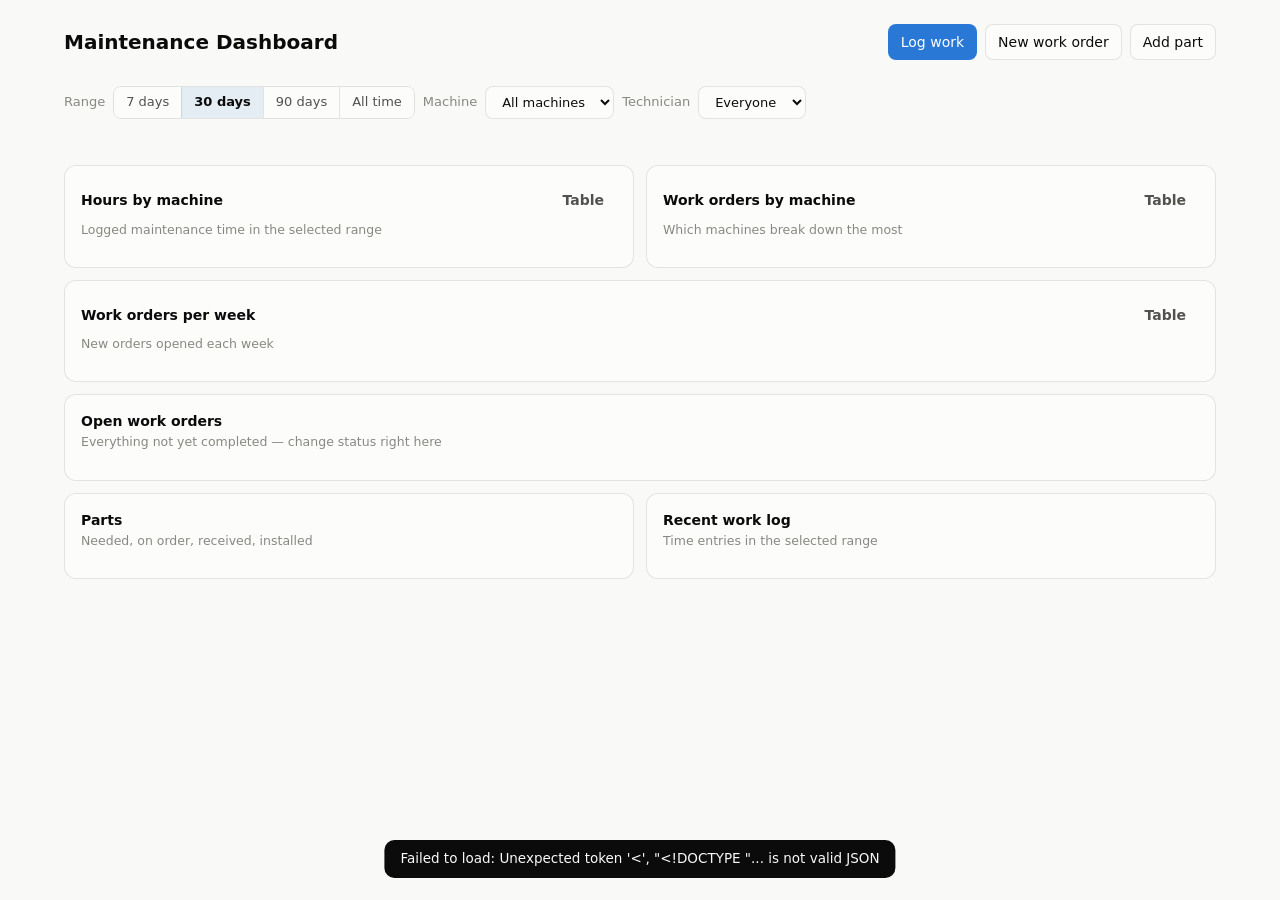
==== public/index.html @ 93f6b7f3 "Add maintenance dashboard: work orders, notes/email ingestion, machine analytics Zero-dependency Nod" ====
<!DOCTYPE html>
<html lang="en">
<head>
<meta charset="utf-8">
<meta name="viewport" content="width=device-width, initial-scale=1">
<title>Maintenance Dashboard</title>
<link rel="stylesheet" href="style.css">
</head>
<body>
<div class="wrap">

  <header class="top">
    <h1>Maintenance Dashboard</h1>
    <span class="sub" id="sub-line"></span>
    <div class="actions">
      <button id="btn-log-work" class="primary">Log work</button>
      <button id="btn-new-order">New work order</button>
      <button id="btn-add-part">Add part</button>
    </div>
  </header>

  <!-- One filter row scopes everything below it -->
  <div class="filters">
    <span class="label">Range</span>
    <div class="seg" id="range-seg">
      <button data-days="7">7 days</button>
      <button data-days="30" class="on">30 days</button>
      <button data-days="90">90 days</button>
      <button data-days="">All time</button>
    </div>
    <span class="label">Machine</span>
    <select id="f-machine"><option value="">All machines</option></select>
    <span class="label">Technician</span>
    <select id="f-tech"><option value="">Everyone</option></select>
  </div>

  <div class="kpis" id="kpis"></div>

  <div class="flags" id="flags"></div>

  <div class="grid2">
    <div class="card" id="card-hours">
      <h2>Hours by machine
        <span class="spacer"></span>
        <button class="ghost btn-table" data-card="card-hours">Table</button>
      </h2>
      <p class="desc">Logged maintenance time in the selected range</p>
      <div class="chart" id="chart-hours"></div>
      <div class="chart-table table-scroll" id="table-hours"></div>
    </div>
    <div class="card" id="card-breakdowns">
      <h2>Work orders by machine
        <span class="spacer"></span>
        <button class="ghost btn-table" data-card="card-breakdowns">Table</button>
      </h2>
      <p class="desc">Which machines break down the most</p>
      <div class="chart" id="chart-breakdowns"></div>
      <div class="chart-table table-scroll" id="table-breakdowns"></div>
    </div>
  </div>

  <div class="card" id="card-trend" style="margin-bottom:12px">
    <h2>Work orders per week
      <span class="spacer"></span>
      <button class="ghost btn-table" data-card="card-trend">Table</button>
    </h2>
    <p class="desc">New orders opened each week</p>
    <div class="chart" id="chart-trend"></div>
    <div class="chart-table table-scroll" id="table-trend"></div>
  </div>

  <div class="card" style="margin-bottom:12px">
    <h2>Open work orders</h2>
    <p class="desc">Everything not yet completed — change status right here</p>
    <div class="table-scroll" id="orders-table"></div>
  </div>

  <div class="grid2">
    <div class="card">
      <h2>Parts</h2>
      <p class="desc">Needed, on order, received, installed</p>
      <div class="table-scroll" id="parts-table"></div>
    </div>
    <div class="card">
      <h2>Recent work log</h2>
      <p class="desc">Time entries in the selected range</p>
      <div class="table-scroll" id="logs-table"></div>
    </div>
  </div>

</div>

<!-- Log work modal: paste notes -> preview -> confirm -->
<div class="modal-back" id="modal-log">
  <div class="modal">
    <h3>Log work from notes</h3>
    <p class="desc">Paste your chat notes. The parser pulls out the machine, time spent,
      parts used and parts needed — check the preview and fix anything before saving.</p>
    <label class="fld">Notes
      <textarea id="log-text" placeholder="Example: Spent 2 hrs on CNC 3, replaced the spindle belt. Still need to order a coolant pump. Back up and running."></textarea>
    </label>
    <label class="fld">Technician <input id="log-tech" placeholder="Your name"></label>
    <label class="fld">Date <input type="date" id="log-date"></label>
    <div class="row-end">
      <button id="log-preview-btn">Preview</button>
    </div>
    <div id="log-preview"></div>
    <div class="row-end">
      <button class="ghost" data-close>Cancel</button>
      <button class="primary" id="log-save-btn" disabled>Save entry</button>
    </div>
  </div>
</div>

<!-- New order modal: manual or paste an email -->
<div class="modal-back" id="modal-order">
  <div class="modal">
    <h3>New work order</h3>
    <div class="tabs">
      <button id="tab-manual" class="on">Manual</button>
      <button id="tab-email">Paste email</button>
    </div>
    <div id="order-manual">
      <label class="fld">Title <input id="wo-title" placeholder="What's wrong"></label>
      <label class="fld">Machine <input id="wo-machine" list="machine-list" placeholder="e.g. CNC 3"></label>
      <label class="fld">Order # (from Plex, optional) <input id="wo-number"></label>
      <label class="fld">Priority
        <select id="wo-priority">
          <option>low</option><option selected>medium</option><option>high</option><option>urgent</option>
        </select>
      </label>
      <label class="fld">Description <textarea id="wo-desc" style="min-height:70px"></textarea></label>
    </div>
    <div id="order-email" style="display:none">
      <p class="desc">Paste the subject and body of a Plex work-order email — the parser
        pulls out the order number, machine and priority. (Set up auto-forwarding later
        so this happens without pasting: see the README.)</p>
      <label class="fld">Subject <input id="em-subject"></label>
      <label class="fld">Body <textarea id="em-body"></textarea></label>
    </div>
    <div class="row-end">
      <button class="ghost" data-close>Cancel</button>
      <button class="primary" id="order-save-btn">Create order</button>
    </div>
  </div>
</div>

<!-- Add part modal -->
<div class="modal-back" id="modal-part">
  <div class="modal">
    <h3>Add part</h3>
    <label class="fld">Part name <input id="pt-name" placeholder="e.g. spindle belt"></label>
    <label class="fld">Part # (optional) <input id="pt-number"></label>
    <label class="fld">Quantity <input type="number" id="pt-qty" value="1" min="1"></label>
    <label class="fld">Machine <input id="pt-machine" list="machine-list"></label>
    <label class="fld">Status
      <select id="pt-status">
        <option selected>needed</option><option>ordered</option><option>received</option><option>installed</option>
      </select>
    </label>
    <div class="row-end">
      <button class="ghost" data-close>Cancel</button>
      <button class="primary" id="part-save-btn">Add part</button>
    </div>
  </div>
</div>

<datalist id="machine-list"></datalist>
<div class="toast" id="toast"></div>

<script src="app.js"></script>
</body>
</html>
---- public/style.css ----
/* Maintenance dashboard chrome.
   Tokens follow the reference dataviz palette; dark mode swaps in one place. */

:root {
  --page: #f9f9f7;
  --surface-1: #fcfcfb;
  --text-primary: #0b0b0b;
  --text-secondary: #52514e;
  --text-muted: #898781;
  --grid: #e1e0d9;
  --baseline: #c3c2b7;
  --border: rgba(11, 11, 11, 0.10);
  --series-1: #2a78d6;
  --series-1-soft: rgba(42, 120, 214, 0.10);
  --status-good: #0ca30c;
  --status-warning: #fab219;
  --status-serious: #ec835a;
  --status-critical: #d03b3b;
  --good-text: #006300;
  --wash: rgba(11, 11, 11, 0.04);
}

@media (prefers-color-scheme: dark) {
  :root {
    --page: #0d0d0d;
    --surface-1: #1a1a19;
    --text-primary: #ffffff;
    --text-secondary: #c3c2b7;
    --text-muted: #898781;
    --grid: #2c2c2a;
    --baseline: #383835;
    --border: rgba(255, 255, 255, 0.10);
    --series-1: #3987e5;
    --series-1-soft: rgba(57, 135, 229, 0.12);
    --good-text: #0ca30c;
    --wash: rgba(255, 255, 255, 0.06);
  }
}

* { box-sizing: border-box; }

body {
  margin: 0;
  background: var(--page);
  color: var(--text-primary);
  font: 14px/1.45 system-ui, -apple-system, "Segoe UI", sans-serif;
}

.wrap { max-width: 1200px; margin: 0 auto; padding: 20px 24px 64px; }

/* ------------------------------------------------------------- header */
header.top {
  display: flex; align-items: center; gap: 12px; flex-wrap: wrap;
  padding: 4px 0 16px;
}
header.top h1 { font-size: 20px; font-weight: 650; margin: 0; }
header.top .sub { color: var(--text-muted); font-size: 13px; }
header.top .actions { margin-left: auto; display: flex; gap: 8px; }

button, select, input, textarea {
  font: inherit; color: var(--text-primary);
  background: var(--surface-1);
  border: 1px solid var(--border);
  border-radius: 8px;
  padding: 7px 12px;
}
button { cursor: pointer; }
button:hover { background: var(--wash); }
button.primary {
  background: var(--series-1); color: #fff; border-color: transparent;
}
button.primary:hover { filter: brightness(1.08); }
button.ghost { background: transparent; border-color: transparent; color: var(--text-secondary); }
button.ghost:hover { background: var(--wash); }
textarea { width: 100%; resize: vertical; min-height: 110px; }
label.fld { display: block; margin: 10px 0 0; font-size: 13px; color: var(--text-secondary); }
label.fld input, label.fld select, label.fld textarea { display: block; width: 100%; margin-top: 4px; }

/* --------------------------------------------------------- filter row */
.filters {
  display: flex; align-items: center; gap: 8px; flex-wrap: wrap;
  padding: 10px 0 18px;
}
.filters .seg { display: flex; border: 1px solid var(--border); border-radius: 8px; overflow: hidden; }
.filters .seg button {
  border: 0; border-radius: 0; padding: 6px 12px; background: var(--surface-1);
  color: var(--text-secondary); font-size: 13px;
}
.filters .seg button + button { border-left: 1px solid var(--border); }
.filters .seg button.on {
  background: var(--series-1-soft); color: var(--text-primary); font-weight: 600;
}
.filters select { font-size: 13px; }
.filters .label { color: var(--text-muted); font-size: 13px; }

/* ------------------------------------------------------------ KPI row */
.kpis {
  display: grid; grid-template-columns: repeat(auto-fit, minmax(180px, 1fr));
  gap: 12px; margin-bottom: 12px;
}
.tile {
  background: var(--surface-1); border: 1px solid var(--border);
  border-radius: 12px; padding: 14px 16px;
}
.tile .label { font-size: 13px; color: var(--text-secondary); }
.tile .value { font-size: 32px; font-weight: 600; margin-top: 2px; }
.tile .hint { font-size: 12px; color: var(--text-muted); margin-top: 2px; }
.tile .hint.good { color: var(--good-text); }

/* -------------------------------------------------------------- flags */
.flags { display: flex; flex-direction: column; gap: 8px; margin: 4px 0 16px; }
.flag {
  display: flex; align-items: center; gap: 10px;
  background: var(--surface-1); border: 1px solid var(--border);
  border-radius: 10px; padding: 9px 14px; font-size: 13.5px;
}
.flag .sev {
  display: inline-flex; align-items: center; gap: 6px;
  font-weight: 650; font-size: 12px; text-transform: uppercase; letter-spacing: .03em;
  flex: none;
}
.flag .dot { width: 9px; height: 9px; border-radius: 50%; flex: none; }
.flag.warning .dot { background: var(--status-warning); }
.flag.serious .dot { background: var(--status-serious); }
.flag.critical .dot { background: var(--status-critical); }
.flag .msg { color: var(--text-secondary); }

/* -------------------------------------------------------------- cards */
.grid2 { display: grid; grid-template-columns: 1fr 1fr; gap: 12px; margin-bottom: 12px; }
@media (max-width: 860px) { .grid2 { grid-template-columns: 1fr; } }
.card {
  background: var(--surface-1); border: 1px solid var(--border);
  border-radius: 12px; padding: 16px;
  min-width: 0;
}
.card h2 {
  font-size: 14px; font-weight: 650; margin: 0 0 2px;
  display: flex; align-items: center; gap: 8px;
}
.card h2 .spacer { flex: 1; }
.card .desc { font-size: 12.5px; color: var(--text-muted); margin: 0 0 12px; }
.card.refetching .chart { opacity: 0.55; transition: opacity .15s; }

/* -------------------------------------------------------------- chart */
.chart { position: relative; }
.chart svg { display: block; width: 100%; height: auto; }
.chart .axis text, .chart text.tick { fill: var(--text-muted); font-size: 11px; }
.chart text.dlabel { fill: var(--text-secondary); font-size: 11px; }
.chart .bar-hit { fill: transparent; cursor: default; }

.tooltip {
  position: absolute; pointer-events: none; z-index: 5;
  background: var(--surface-1); border: 1px solid var(--border);
  border-radius: 8px; padding: 7px 10px; font-size: 12.5px;
  box-shadow: 0 4px 14px rgba(0,0,0,.12);
  min-width: 110px; display: none;
}
.tooltip .t-title { color: var(--text-muted); font-size: 11.5px; margin-bottom: 3px; }
.tooltip .t-row { display: flex; align-items: center; gap: 7px; }
.tooltip .t-key { width: 12px; height: 0; border-top: 3px solid var(--series-1); border-radius: 2px; flex: none; }
.tooltip .t-val { font-weight: 650; }
.tooltip .t-name { color: var(--text-secondary); }

/* chart table-view twin */
.chart-table { display: none; }
.card.show-table .chart { display: none; }
.card.show-table .chart-table { display: block; }

/* -------------------------------------------------------------- table */
table.data { width: 100%; border-collapse: collapse; font-size: 13px; }
table.data th {
  text-align: left; font-weight: 600; color: var(--text-muted); font-size: 12px;
  padding: 6px 10px 6px 0; border-bottom: 1px solid var(--grid);
}
table.data td {
  padding: 8px 10px 8px 0; border-bottom: 1px solid var(--grid);
  vertical-align: top;
}
table.data td.num, table.data th.num { text-align: right; font-variant-numeric: tabular-nums; }
table.data tr:last-child td { border-bottom: 0; }
.table-scroll { overflow-x: auto; }

.badge {
  display: inline-flex; align-items: center; gap: 5px;
  font-size: 11.5px; font-weight: 600; border-radius: 999px; padding: 2px 9px;
  border: 1px solid var(--border); color: var(--text-secondary); white-space: nowrap;
}
.badge .dot { width: 7px; height: 7px; border-radius: 50%; }
.badge.open .dot { background: var(--series-1); }
.badge.in_progress .dot { background: var(--status-warning); }
.badge.waiting_parts .dot { background: var(--status-serious); }
.badge.completed .dot { background: var(--status-good); }
.badge.needed .dot { background: var(--status-serious); }
.badge.ordered .dot { background: var(--status-warning); }
.badge.received .dot { background: var(--series-1); }
.badge.installed .dot { background: var(--status-good); }
.badge.urgent { color: var(--status-critical); border-color: var(--status-critical); }
.badge.high .dot { background: var(--status-serious); }
.badge.urgent .dot { background: var(--status-critical); }
.badge.medium .dot { background: var(--status-warning); }
.badge.low .dot { background: var(--baseline); }

td select.inline { padding: 3px 6px; font-size: 12.5px; border-radius: 6px; }

/* -------------------------------------------------------------- modal */
.modal-back {
  position: fixed; inset: 0; background: rgba(0,0,0,.35);
  display: none; align-items: flex-start; justify-content: center; z-index: 20;
  padding: 6vh 16px;
}
.modal-back.open { display: flex; }
.modal {
  background: var(--surface-1); border: 1px solid var(--border);
  border-radius: 14px; padding: 20px; width: 560px; max-width: 100%;
  max-height: 85vh; overflow-y: auto;
}
.modal h3 { margin: 0 0 4px; font-size: 16px; }
.modal .desc { color: var(--text-muted); font-size: 13px; margin: 0 0 8px; }
.modal .row-end { display: flex; justify-content: flex-end; gap: 8px; margin-top: 16px; }
.modal .tabs { display: flex; gap: 4px; margin: 10px 0 2px; }
.modal .tabs button { border-radius: 8px; font-size: 13px; padding: 5px 11px; }
.modal .tabs button.on { background: var(--series-1-soft); font-weight: 600; }

.preview {
  border: 1px solid var(--grid); border-radius: 10px; padding: 12px 14px;
  margin-top: 12px; font-size: 13px;
}
.preview h4 { margin: 0 0 8px; font-size: 12px; color: var(--text-muted); text-transform: uppercase; letter-spacing: .04em; }
.preview .pv-row { display: flex; gap: 8px; margin: 3px 0; }
.preview .pv-key { color: var(--text-muted); width: 105px; flex: none; }

.empty {
  text-align: center; color: var(--text-muted); padding: 28px 12px; font-size: 13.5px;
}

.toast {
  position: fixed; bottom: 22px; left: 50%; transform: translateX(-50%);
  background: var(--text-primary); color: var(--page);
  border-radius: 10px; padding: 9px 16px; font-size: 13.5px; z-index: 40;
  display: none;
}
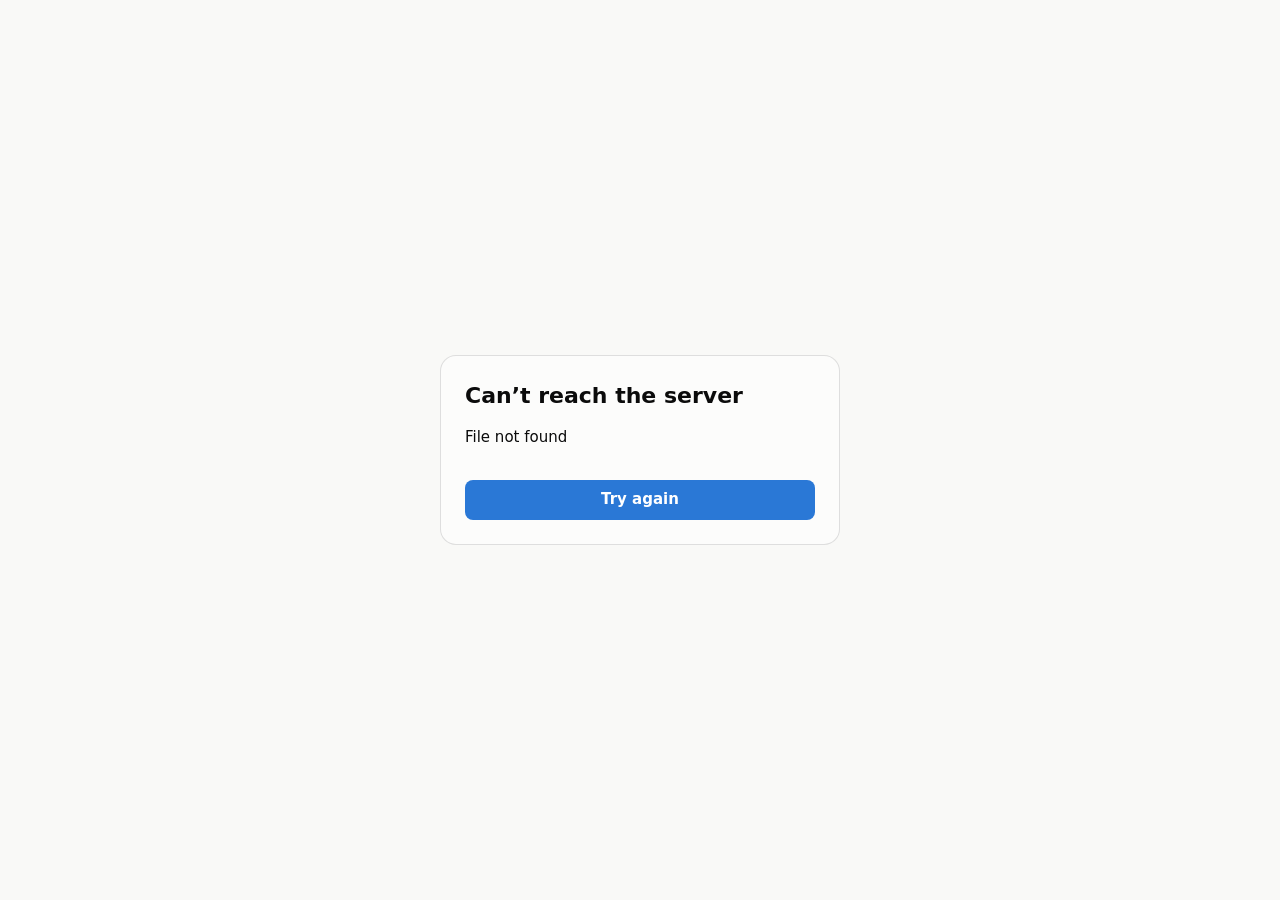
==== commit f4d98d76: "Turn the dashboard into a multi-user maintenance tracker Tablet-first work logging, end-of-day and w" ====
--- a/public/index.html
+++ b/public/index.html
@@ -2,172 +2,36 @@
 <html lang="en">
 <head>
 <meta charset="utf-8">
-<meta name="viewport" content="width=device-width, initial-scale=1">
-<title>Maintenance Dashboard</title>
+<meta name="viewport" content="width=device-width, initial-scale=1, viewport-fit=cover">
+<meta name="theme-color" content="#2a78d6">
+<meta name="apple-mobile-web-app-capable" content="yes">
+<meta name="mobile-web-app-capable" content="yes">
+<meta name="apple-mobile-web-app-title" content="Maintenance">
+<title>Maintenance Tracker</title>
+<link rel="manifest" href="manifest.webmanifest">
+<link rel="icon" href="icon.svg" type="image/svg+xml">
+<link rel="apple-touch-icon" href="icon.svg">
 <link rel="stylesheet" href="style.css">
 </head>
 <body>
-<div class="wrap">
 
-  <header class="top">
-    <h1>Maintenance Dashboard</h1>
-    <span class="sub" id="sub-line"></span>
-    <div class="actions">
-      <button id="btn-log-work" class="primary">Log work</button>
-      <button id="btn-new-order">New work order</button>
-      <button id="btn-add-part">Add part</button>
-    </div>
+<div id="auth" hidden></div>
+
+<div id="app" hidden>
+  <header class="topbar">
+    <a class="brand" href="#today"><img src="icon.svg" alt="" width="26" height="26"><span>Maintenance</span></a>
+    <nav id="nav" aria-label="Main"></nav>
+    <div id="who"></div>
   </header>
-
-  <!-- One filter row scopes everything below it -->
-  <div class="filters">
-    <span class="label">Range</span>
-    <div class="seg" id="range-seg">
-      <button data-days="7">7 days</button>
-      <button data-days="30" class="on">30 days</button>
-      <button data-days="90">90 days</button>
-      <button data-days="">All time</button>
-    </div>
-    <span class="label">Machine</span>
-    <select id="f-machine"><option value="">All machines</option></select>
-    <span class="label">Technician</span>
-    <select id="f-tech"><option value="">Everyone</option></select>
-  </div>
-
-  <div class="kpis" id="kpis"></div>
-
-  <div class="flags" id="flags"></div>
-
-  <div class="grid2">
-    <div class="card" id="card-hours">
-      <h2>Hours by machine
-        <span class="spacer"></span>
-        <button class="ghost btn-table" data-card="card-hours">Table</button>
-      </h2>
-      <p class="desc">Logged maintenance time in the selected range</p>
-      <div class="chart" id="chart-hours"></div>
-      <div class="chart-table table-scroll" id="table-hours"></div>
-    </div>
-    <div class="card" id="card-breakdowns">
-      <h2>Work orders by machine
-        <span class="spacer"></span>
-        <button class="ghost btn-table" data-card="card-breakdowns">Table</button>
-      </h2>
-      <p class="desc">Which machines break down the most</p>
-      <div class="chart" id="chart-breakdowns"></div>
-      <div class="chart-table table-scroll" id="table-breakdowns"></div>
-    </div>
-  </div>
-
-  <div class="card" id="card-trend" style="margin-bottom:12px">
-    <h2>Work orders per week
-      <span class="spacer"></span>
-      <button class="ghost btn-table" data-card="card-trend">Table</button>
-    </h2>
-    <p class="desc">New orders opened each week</p>
-    <div class="chart" id="chart-trend"></div>
-    <div class="chart-table table-scroll" id="table-trend"></div>
-  </div>
-
-  <div class="card" style="margin-bottom:12px">
-    <h2>Open work orders</h2>
-    <p class="desc">Everything not yet completed — change status right here</p>
-    <div class="table-scroll" id="orders-table"></div>
-  </div>
-
-  <div class="grid2">
-    <div class="card">
-      <h2>Parts</h2>
-      <p class="desc">Needed, on order, received, installed</p>
-      <div class="table-scroll" id="parts-table"></div>
-    </div>
-    <div class="card">
-      <h2>Recent work log</h2>
-      <p class="desc">Time entries in the selected range</p>
-      <div class="table-scroll" id="logs-table"></div>
-    </div>
-  </div>
-
+  <div id="queue-banner" class="queue-banner" style="display:none"></div>
+  <main class="wrap" id="view"></main>
 </div>
 
-<!-- Log work modal: paste notes -> preview -> confirm -->
-<div class="modal-back" id="modal-log">
-  <div class="modal">
-    <h3>Log work from notes</h3>
-    <p class="desc">Paste your chat notes. The parser pulls out the machine, time spent,
-      parts used and parts needed — check the preview and fix anything before saving.</p>
-    <label class="fld">Notes
-      <textarea id="log-text" placeholder="Example: Spent 2 hrs on CNC 3, replaced the spindle belt. Still need to order a coolant pump. Back up and running."></textarea>
-    </label>
-    <label class="fld">Technician <input id="log-tech" placeholder="Your name"></label>
-    <label class="fld">Date <input type="date" id="log-date"></label>
-    <div class="row-end">
-      <button id="log-preview-btn">Preview</button>
-    </div>
-    <div id="log-preview"></div>
-    <div class="row-end">
-      <button class="ghost" data-close>Cancel</button>
-      <button class="primary" id="log-save-btn" disabled>Save entry</button>
-    </div>
-  </div>
-</div>
+<div id="modals"></div>
+<datalist id="machine-list"></datalist>
+<datalist id="tech-list"></datalist>
+<div class="toast" id="toast" role="status" aria-live="polite"></div>
 
-<!-- New order modal: manual or paste an email -->
-<div class="modal-back" id="modal-order">
-  <div class="modal">
-    <h3>New work order</h3>
-    <div class="tabs">
-      <button id="tab-manual" class="on">Manual</button>
-      <button id="tab-email">Paste email</button>
-    </div>
-    <div id="order-manual">
-      <label class="fld">Title <input id="wo-title" placeholder="What's wrong"></label>
-      <label class="fld">Machine <input id="wo-machine" list="machine-list" placeholder="e.g. CNC 3"></label>
-      <label class="fld">Order # (from Plex, optional) <input id="wo-number"></label>
-      <label class="fld">Priority
-        <select id="wo-priority">
-          <option>low</option><option selected>medium</option><option>high</option><option>urgent</option>
-        </select>
-      </label>
-      <label class="fld">Description <textarea id="wo-desc" style="min-height:70px"></textarea></label>
-    </div>
-    <div id="order-email" style="display:none">
-      <p class="desc">Paste the subject and body of a Plex work-order email — the parser
-        pulls out the order number, machine and priority. (Set up auto-forwarding later
-        so this happens without pasting: see the README.)</p>
-      <label class="fld">Subject <input id="em-subject"></label>
-      <label class="fld">Body <textarea id="em-body"></textarea></label>
-    </div>
-    <div class="row-end">
-      <button class="ghost" data-close>Cancel</button>
-      <button class="primary" id="order-save-btn">Create order</button>
-    </div>
-  </div>
-</div>
-
-<!-- Add part modal -->
-<div class="modal-back" id="modal-part">
-  <div class="modal">
-    <h3>Add part</h3>
-    <label class="fld">Part name <input id="pt-name" placeholder="e.g. spindle belt"></label>
-    <label class="fld">Part # (optional) <input id="pt-number"></label>
-    <label class="fld">Quantity <input type="number" id="pt-qty" value="1" min="1"></label>
-    <label class="fld">Machine <input id="pt-machine" list="machine-list"></label>
-    <label class="fld">Status
-      <select id="pt-status">
-        <option selected>needed</option><option>ordered</option><option>received</option><option>installed</option>
-      </select>
-    </label>
-    <div class="row-end">
-      <button class="ghost" data-close>Cancel</button>
-      <button class="primary" id="part-save-btn">Add part</button>
-    </div>
-  </div>
-</div>
-
-<datalist id="machine-list"></datalist>
-<div class="toast" id="toast"></div>
-
-<script src="app.js"></script>
+<script type="module" src="app.js"></script>
 </body>
 </html>
--- a/public/style.css
+++ b/public/style.css
@@ -1,15 +1,17 @@
-/* Maintenance dashboard chrome.
-   Tokens follow the reference dataviz palette; dark mode swaps in one place. */
+/* Maintenance tracker styles.
+   Tokens follow the reference dataviz palette; dark mode swaps in one place.
+   Touch targets on the tablet screens are >= 44px. */
 
 :root {
   --page: #f9f9f7;
   --surface-1: #fcfcfb;
+  --surface-2: #f1f1ee;
   --text-primary: #0b0b0b;
   --text-secondary: #52514e;
-  --text-muted: #898781;
+  --text-muted: #6f6d67;
   --grid: #e1e0d9;
   --baseline: #c3c2b7;
-  --border: rgba(11, 11, 11, 0.10);
+  --border: rgba(11, 11, 11, 0.12);
   --series-1: #2a78d6;
   --series-1-soft: rgba(42, 120, 214, 0.10);
   --status-good: #0ca30c;
@@ -17,95 +19,211 @@
   --status-serious: #ec835a;
   --status-critical: #d03b3b;
   --good-text: #006300;
+  --bad-text: #b02a2a;
   --wash: rgba(11, 11, 11, 0.04);
+  --entered: rgba(12, 163, 12, 0.07);
 }
 
 @media (prefers-color-scheme: dark) {
   :root {
     --page: #0d0d0d;
     --surface-1: #1a1a19;
+    --surface-2: #232321;
     --text-primary: #ffffff;
     --text-secondary: #c3c2b7;
-    --text-muted: #898781;
+    --text-muted: #9a988f;
     --grid: #2c2c2a;
     --baseline: #383835;
-    --border: rgba(255, 255, 255, 0.10);
+    --border: rgba(255, 255, 255, 0.12);
     --series-1: #3987e5;
-    --series-1-soft: rgba(57, 135, 229, 0.12);
-    --good-text: #0ca30c;
+    --series-1-soft: rgba(57, 135, 229, 0.16);
+    --good-text: #3ec43e;
+    --bad-text: #ff7b7b;
     --wash: rgba(255, 255, 255, 0.06);
+    --entered: rgba(12, 163, 12, 0.12);
   }
 }
 
 * { box-sizing: border-box; }
+[hidden] { display: none !important; }
 
 body {
   margin: 0;
   background: var(--page);
   color: var(--text-primary);
-  font: 14px/1.45 system-ui, -apple-system, "Segoe UI", sans-serif;
-}
-
-.wrap { max-width: 1200px; margin: 0 auto; padding: 20px 24px 64px; }
-
-/* ------------------------------------------------------------- header */
-header.top {
-  display: flex; align-items: center; gap: 12px; flex-wrap: wrap;
-  padding: 4px 0 16px;
-}
-header.top h1 { font-size: 20px; font-weight: 650; margin: 0; }
-header.top .sub { color: var(--text-muted); font-size: 13px; }
-header.top .actions { margin-left: auto; display: flex; gap: 8px; }
-
-button, select, input, textarea {
+  font: 15px/1.45 system-ui, -apple-system, "Segoe UI", Roboto, sans-serif;
+  -webkit-text-size-adjust: 100%;
+}
+
+a { color: var(--series-1); text-decoration: none; }
+a:hover { text-decoration: underline; }
+
+.wrap { max-width: 1200px; margin: 0 auto; padding: 16px 20px 80px; }
+.muted { color: var(--text-muted); }
+.small { font-size: 13px; }
+.strong { font-weight: 600; }
+.pre { white-space: pre-wrap; }
+.nowrap { white-space: nowrap; }
+.spacer { flex: 1; }
+.grow { flex: 1; min-width: 0; }
+.overdue { color: var(--bad-text); font-weight: 600; }
+.print-only { display: none; }
+
+/* -------------------------------------------------------------- controls */
+button, select, input, textarea, .btn {
   font: inherit; color: var(--text-primary);
   background: var(--surface-1);
   border: 1px solid var(--border);
   border-radius: 8px;
-  padding: 7px 12px;
-}
-button { cursor: pointer; }
-button:hover { background: var(--wash); }
-button.primary {
-  background: var(--series-1); color: #fff; border-color: transparent;
-}
-button.primary:hover { filter: brightness(1.08); }
-button.ghost { background: transparent; border-color: transparent; color: var(--text-secondary); }
-button.ghost:hover { background: var(--wash); }
-textarea { width: 100%; resize: vertical; min-height: 110px; }
-label.fld { display: block; margin: 10px 0 0; font-size: 13px; color: var(--text-secondary); }
-label.fld input, label.fld select, label.fld textarea { display: block; width: 100%; margin-top: 4px; }
-
-/* --------------------------------------------------------- filter row */
-.filters {
-  display: flex; align-items: center; gap: 8px; flex-wrap: wrap;
-  padding: 10px 0 18px;
-}
-.filters .seg { display: flex; border: 1px solid var(--border); border-radius: 8px; overflow: hidden; }
-.filters .seg button {
-  border: 0; border-radius: 0; padding: 6px 12px; background: var(--surface-1);
-  color: var(--text-secondary); font-size: 13px;
-}
-.filters .seg button + button { border-left: 1px solid var(--border); }
-.filters .seg button.on {
-  background: var(--series-1-soft); color: var(--text-primary); font-weight: 600;
-}
-.filters select { font-size: 13px; }
+  padding: 8px 12px;
+  min-height: 38px;
+}
+button, .btn { cursor: pointer; display: inline-flex; align-items: center; justify-content: center; gap: 6px; text-decoration: none; }
+button:hover, .btn:hover { background: var(--wash); text-decoration: none; }
+button:disabled { opacity: .5; cursor: default; }
+button.primary { background: var(--series-1); color: #fff; border-color: transparent; font-weight: 600; }
+button.primary:hover { filter: brightness(1.08); background: var(--series-1); }
+button.ghost, .btn.ghost { background: transparent; border-color: transparent; color: var(--text-secondary); }
+button.ghost:hover, .btn.ghost:hover { background: var(--wash); }
+button.danger { background: var(--status-critical); color: #fff; border-color: transparent; }
+button.danger.ghost { background: transparent; color: var(--bad-text); }
+button.icon { min-width: 38px; padding: 6px; }
+button.big, input.big, select.big, textarea.big { min-height: 48px; font-size: 16px; }
+button.small-btn { min-height: 28px; padding: 2px 8px; font-size: 13px; }
+textarea { width: 100%; resize: vertical; }
+input[type=checkbox] { width: 22px; height: 22px; min-height: 0; accent-color: var(--series-1); }
+:focus-visible { outline: 2px solid var(--series-1); outline-offset: 2px; }
+
+.fld { display: block; margin: 12px 0 0; }
+.fld-label { display: block; font-size: 13px; font-weight: 600; color: var(--text-secondary); margin-bottom: 4px; }
+.fld-hint { display: block; font-size: 12.5px; color: var(--text-muted); margin-top: 4px; }
+.fld input, .fld select, .fld textarea { display: block; width: 100%; }
+.inline-fld { display: inline-flex; align-items: center; gap: 8px; color: var(--text-secondary); font-size: 14px; }
+
+.row2 { display: grid; grid-template-columns: 1fr 1fr; gap: 0 12px; }
+.grid-form { display: grid; grid-template-columns: 1fr 1fr; gap: 0 12px; }
+@media (max-width: 600px) { .row2, .grid-form { grid-template-columns: 1fr; } }
+
+.row-end { display: flex; justify-content: flex-end; align-items: center; gap: 8px; margin-top: 16px; flex-wrap: wrap; }
+.row-end.left { justify-content: flex-start; margin-top: 10px; }
+
+.seg { display: inline-flex; border: 1px solid var(--border); border-radius: 8px; overflow: hidden; flex-wrap: wrap; }
+.seg button { border: 0; border-radius: 0; background: var(--surface-1); color: var(--text-secondary); font-size: 14px; }
+.seg button + button { border-left: 1px solid var(--border); }
+.seg button.on { background: var(--series-1-soft); color: var(--text-primary); font-weight: 650; }
+.seg.big { display: flex; }
+.seg.big button { flex: 1; min-height: 48px; font-size: 15px; }
+.seg.big button.on { background: var(--series-1); color: #fff; }
+
+.chips { display: flex; flex-wrap: wrap; gap: 8px; margin-top: 8px; }
+.chip { border-radius: 999px; min-height: 40px; padding: 6px 14px; font-size: 14.5px; background: var(--surface-2); }
+.chip.on { background: var(--series-1); color: #fff; border-color: transparent; }
+
+.tag { display: inline-block; margin-left: 6px; font-size: 11px; font-weight: 700; padding: 1px 6px; border-radius: 4px; background: var(--series-1-soft); color: var(--series-1); vertical-align: 1px; }
+
+/* -------------------------------------------------------------- topbar */
+.topbar {
+  position: sticky; top: 0; z-index: 10;
+  display: flex; align-items: center; gap: 12px;
+  padding: 8px 16px; padding-top: max(8px, env(safe-area-inset-top));
+  background: var(--surface-1); border-bottom: 1px solid var(--border);
+}
+.topbar .brand { display: flex; align-items: center; gap: 8px; font-weight: 700; color: var(--text-primary); flex: none; }
+.topbar .brand:hover { text-decoration: none; }
+#nav { display: flex; gap: 2px; overflow-x: auto; flex: 1; scrollbar-width: none; }
+#nav::-webkit-scrollbar { display: none; }
+.nav-link {
+  padding: 10px 12px; border-radius: 8px; color: var(--text-secondary); white-space: nowrap; font-weight: 550;
+}
+.nav-link:hover { background: var(--wash); text-decoration: none; }
+.nav-link.on { background: var(--series-1-soft); color: var(--text-primary); }
+#who { display: flex; align-items: center; gap: 6px; flex: none; font-size: 14px; }
+@media (max-width: 1000px) {
+  .topbar { flex-wrap: wrap; gap: 4px 8px; }
+  .topbar .brand span { display: none; }
+  #nav { order: 3; flex-basis: 100%; }
+  #who { margin-left: auto; }
+}
+
+.queue-banner {
+  display: flex; align-items: center; gap: 12px; justify-content: center;
+  background: var(--status-warning); color: #000; padding: 8px 16px; font-weight: 600;
+}
+
+/* --------------------------------------------------------------- auth */
+#auth { min-height: 100vh; display: flex; align-items: center; justify-content: center; padding: 16px; }
+.auth-card {
+  width: 400px; max-width: 100%; background: var(--surface-1); border: 1px solid var(--border);
+  border-radius: 16px; padding: 24px;
+}
+.auth-card .brand { display: flex; align-items: center; gap: 12px; }
+.auth-card h1 { font-size: 22px; margin: 0; }
+.auth-card .desc { color: var(--text-secondary); }
+.auth-card button.primary { width: 100%; margin-top: 16px; }
+.auth-err { color: var(--bad-text); min-height: 1em; margin: 10px 0 0; }
+
+/* ---------------------------------------------------------- view heads */
+.view-head, .today-head, .report-title { display: flex; align-items: center; gap: 10px; flex-wrap: wrap; margin: 4px 0 12px; }
+.view-head h2, .today-head h2, .report-title h2 { font-size: 22px; margin: 0; }
+
+.filters { display: flex; align-items: center; gap: 8px; flex-wrap: wrap; margin-bottom: 12px; }
 .filters .label { color: var(--text-muted); font-size: 13px; }
+.filters .search { flex: 1; min-width: 200px; }
+
+.tabs-row { display: flex; gap: 6px; flex-wrap: wrap; margin-bottom: 12px; }
+.tab { border-radius: 999px; font-size: 14px; }
+.tab.on { background: var(--series-1-soft); border-color: var(--series-1); font-weight: 650; }
+
+/* ------------------------------------------------------------- today */
+.big-actions { display: grid; grid-template-columns: 2fr 1.3fr 1fr; gap: 10px; margin-bottom: 12px; }
+@media (max-width: 600px) { .big-actions { grid-template-columns: 1fr 1fr; } .big-actions .primary { grid-column: 1 / -1; } }
+button.huge { min-height: 72px; font-size: 18px; font-weight: 650; border-radius: 14px; }
+button.huge .ico { font-size: 22px; }
+
+.timers { display: flex; flex-direction: column; gap: 8px; margin-bottom: 12px; }
+.timer-card {
+  display: flex; align-items: center; gap: 14px; flex-wrap: wrap;
+  border: 2px solid var(--series-1); background: var(--series-1-soft); border-radius: 14px; padding: 12px 14px;
+}
+.timer-card .tc-title { font-weight: 650; font-size: 16px; }
+.timer-card .clock { font-size: 26px; font-weight: 700; font-variant-numeric: tabular-nums; }
+
+.entries { display: flex; flex-direction: column; gap: 8px; }
+.entry { display: flex; gap: 12px; border: 1px solid var(--border); border-radius: 12px; padding: 12px; flex-wrap: wrap; }
+.entry.is-entered { background: var(--entered); }
+.entry-main { flex: 1; min-width: 240px; }
+.entry-head { display: flex; align-items: center; gap: 8px; flex-wrap: wrap; }
+.entry-head .hours { font-weight: 700; font-variant-numeric: tabular-nums; }
+.entry-notes { margin-top: 4px; white-space: pre-wrap; }
+.entry-actions { display: flex; align-items: center; gap: 4px; flex-wrap: wrap; }
+.entered { display: inline-flex; align-items: center; gap: 6px; padding: 6px 10px; border-radius: 8px; cursor: pointer; font-size: 14px; }
+.entered:hover { background: var(--wash); }
+.wo-link { font-size: 14px; }
+
+.wo-list { display: flex; flex-direction: column; }
+.wo-row { display: flex; align-items: center; gap: 8px; padding: 10px 4px; border-bottom: 1px solid var(--grid); cursor: pointer; flex-wrap: wrap; }
+.wo-row:last-child { border-bottom: 0; }
+.wo-row:hover { background: var(--wash); }
+.wo-row .date-col { width: 100px; font-weight: 600; }
+.wo-row .grow { flex-basis: 220px; }
+
+/* ------------------------------------------------------------ log form */
+.logform .newjob { border-left: 3px solid var(--series-1); padding-left: 12px; margin-top: 4px; }
+.time-row { display: flex; align-items: center; gap: 8px; flex-wrap: wrap; }
+.time-row .chips { margin-top: 0; }
+.time-row .mins { width: 90px; min-height: 40px; }
+.time-row .or { color: var(--text-muted); }
+.row-end.sticky { position: sticky; bottom: -20px; background: var(--surface-1); padding: 12px 0 4px; margin-bottom: -4px; }
 
 /* ------------------------------------------------------------ KPI row */
-.kpis {
-  display: grid; grid-template-columns: repeat(auto-fit, minmax(180px, 1fr));
-  gap: 12px; margin-bottom: 12px;
-}
-.tile {
-  background: var(--surface-1); border: 1px solid var(--border);
-  border-radius: 12px; padding: 14px 16px;
-}
+.kpis { display: grid; grid-template-columns: repeat(auto-fit, minmax(170px, 1fr)); gap: 10px; margin-bottom: 12px; }
+.tile { background: var(--surface-1); border: 1px solid var(--border); border-radius: 12px; padding: 12px 14px; }
 .tile .label { font-size: 13px; color: var(--text-secondary); }
-.tile .value { font-size: 32px; font-weight: 600; margin-top: 2px; }
+.tile .value { font-size: 30px; font-weight: 650; margin-top: 2px; font-variant-numeric: tabular-nums; }
+.tile .value.good { color: var(--good-text); }
 .tile .hint { font-size: 12px; color: var(--text-muted); margin-top: 2px; }
 .tile .hint.good { color: var(--good-text); }
+.small-kpis .tile .value { font-size: 24px; }
 
 /* -------------------------------------------------------------- flags */
 .flags { display: flex; flex-direction: column; gap: 8px; margin: 4px 0 16px; }
@@ -114,11 +232,7 @@
   background: var(--surface-1); border: 1px solid var(--border);
   border-radius: 10px; padding: 9px 14px; font-size: 13.5px;
 }
-.flag .sev {
-  display: inline-flex; align-items: center; gap: 6px;
-  font-weight: 650; font-size: 12px; text-transform: uppercase; letter-spacing: .03em;
-  flex: none;
-}
+.flag .sev { display: inline-flex; align-items: center; gap: 6px; font-weight: 650; font-size: 12px; text-transform: uppercase; letter-spacing: .03em; flex: none; }
 .flag .dot { width: 9px; height: 9px; border-radius: 50%; flex: none; }
 .flag.warning .dot { background: var(--status-warning); }
 .flag.serious .dot { background: var(--status-serious); }
@@ -128,18 +242,15 @@
 /* -------------------------------------------------------------- cards */
 .grid2 { display: grid; grid-template-columns: 1fr 1fr; gap: 12px; margin-bottom: 12px; }
 @media (max-width: 860px) { .grid2 { grid-template-columns: 1fr; } }
-.card {
-  background: var(--surface-1); border: 1px solid var(--border);
-  border-radius: 12px; padding: 16px;
-  min-width: 0;
-}
-.card h2 {
-  font-size: 14px; font-weight: 650; margin: 0 0 2px;
-  display: flex; align-items: center; gap: 8px;
-}
-.card h2 .spacer { flex: 1; }
-.card .desc { font-size: 12.5px; color: var(--text-muted); margin: 0 0 12px; }
-.card.refetching .chart { opacity: 0.55; transition: opacity .15s; }
+.card { background: var(--surface-1); border: 1px solid var(--border); border-radius: 12px; padding: 16px; min-width: 0; margin-bottom: 12px; }
+.grid2 > .card { margin-bottom: 0; }
+.card.flush { padding: 4px 0; }
+.card.flush table.data td:first-child, .card.flush table.data th:first-child { padding-left: 14px; }
+.card h2 { font-size: 16px; font-weight: 650; margin: 0 0 2px; display: flex; align-items: center; gap: 8px; flex-wrap: wrap; }
+.card h3 { font-size: 15px; margin: 0 0 8px; }
+.card h4 { font-size: 13px; text-transform: uppercase; letter-spacing: .04em; color: var(--text-muted); margin: 14px 0 6px; }
+.card .desc { font-size: 13px; color: var(--text-muted); margin: 0 0 12px; }
+.bucket.overdue h4 { color: var(--bad-text); }
 
 /* -------------------------------------------------------------- chart */
 .chart { position: relative; }
@@ -147,49 +258,47 @@
 .chart .axis text, .chart text.tick { fill: var(--text-muted); font-size: 11px; }
 .chart text.dlabel { fill: var(--text-secondary); font-size: 11px; }
 .chart .bar-hit { fill: transparent; cursor: default; }
-
 .tooltip {
-  position: absolute; pointer-events: none; z-index: 5;
+  position: absolute; pointer-events: none; z-index: 50;
   background: var(--surface-1); border: 1px solid var(--border);
   border-radius: 8px; padding: 7px 10px; font-size: 12.5px;
-  box-shadow: 0 4px 14px rgba(0,0,0,.12);
-  min-width: 110px; display: none;
+  box-shadow: 0 4px 14px rgba(0,0,0,.12); min-width: 110px; display: none;
 }
 .tooltip .t-title { color: var(--text-muted); font-size: 11.5px; margin-bottom: 3px; }
 .tooltip .t-row { display: flex; align-items: center; gap: 7px; }
 .tooltip .t-key { width: 12px; height: 0; border-top: 3px solid var(--series-1); border-radius: 2px; flex: none; }
 .tooltip .t-val { font-weight: 650; }
 .tooltip .t-name { color: var(--text-secondary); }
-
-/* chart table-view twin */
 .chart-table { display: none; }
 .card.show-table .chart { display: none; }
 .card.show-table .chart-table { display: block; }
 
 /* -------------------------------------------------------------- table */
-table.data { width: 100%; border-collapse: collapse; font-size: 13px; }
-table.data th {
-  text-align: left; font-weight: 600; color: var(--text-muted); font-size: 12px;
-  padding: 6px 10px 6px 0; border-bottom: 1px solid var(--grid);
-}
-table.data td {
-  padding: 8px 10px 8px 0; border-bottom: 1px solid var(--grid);
-  vertical-align: top;
-}
+.table-scroll { overflow-x: auto; -webkit-overflow-scrolling: touch; }
+table.data { width: 100%; border-collapse: collapse; font-size: 14px; }
+table.data th { text-align: left; font-weight: 600; color: var(--text-muted); font-size: 12.5px; padding: 8px 10px 8px 0; border-bottom: 1px solid var(--grid); white-space: nowrap; }
+table.data td { padding: 10px 10px 10px 0; border-bottom: 1px solid var(--grid); vertical-align: top; }
 table.data td.num, table.data th.num { text-align: right; font-variant-numeric: tabular-nums; }
 table.data tr:last-child td { border-bottom: 0; }
-.table-scroll { overflow-x: auto; }
+table.data tr.clickable { cursor: pointer; }
+table.data tr.clickable:hover td { background: var(--wash); }
+table.data tr.is-entered td { background: var(--entered); }
+table.data tr.inactive td { color: var(--text-muted); }
+table.data tr.day-row td { font-weight: 700; background: var(--surface-2); padding: 6px 14px; }
+td select.inline { padding: 4px 6px; min-height: 34px; font-size: 13.5px; border-radius: 6px; }
+@media (max-width: 760px) { .hide-sm { display: none; } }
 
 .badge {
   display: inline-flex; align-items: center; gap: 5px;
-  font-size: 11.5px; font-weight: 600; border-radius: 999px; padding: 2px 9px;
+  font-size: 12px; font-weight: 600; border-radius: 999px; padding: 2px 9px;
   border: 1px solid var(--border); color: var(--text-secondary); white-space: nowrap;
 }
-.badge .dot { width: 7px; height: 7px; border-radius: 50%; }
+.badge .dot { width: 7px; height: 7px; border-radius: 50%; background: var(--baseline); }
 .badge.open .dot { background: var(--series-1); }
 .badge.in_progress .dot { background: var(--status-warning); }
 .badge.waiting_parts .dot { background: var(--status-serious); }
 .badge.completed .dot { background: var(--status-good); }
+.badge.cancelled .dot { background: var(--baseline); }
 .badge.needed .dot { background: var(--status-serious); }
 .badge.ordered .dot { background: var(--status-warning); }
 .badge.received .dot { background: var(--series-1); }
@@ -200,42 +309,67 @@
 .badge.medium .dot { background: var(--status-warning); }
 .badge.low .dot { background: var(--baseline); }
 
-td select.inline { padding: 3px 6px; font-size: 12.5px; border-radius: 6px; }
-
 /* -------------------------------------------------------------- modal */
 .modal-back {
-  position: fixed; inset: 0; background: rgba(0,0,0,.35);
-  display: none; align-items: flex-start; justify-content: center; z-index: 20;
-  padding: 6vh 16px;
-}
-.modal-back.open { display: flex; }
+  position: fixed; inset: 0; background: rgba(0,0,0,.4);
+  display: flex; align-items: flex-start; justify-content: center; z-index: 20;
+  padding: 4vh 12px; overflow-y: auto;
+}
 .modal {
   background: var(--surface-1); border: 1px solid var(--border);
-  border-radius: 14px; padding: 20px; width: 560px; max-width: 100%;
-  max-height: 85vh; overflow-y: auto;
-}
-.modal h3 { margin: 0 0 4px; font-size: 16px; }
-.modal .desc { color: var(--text-muted); font-size: 13px; margin: 0 0 8px; }
-.modal .row-end { display: flex; justify-content: flex-end; gap: 8px; margin-top: 16px; }
-.modal .tabs { display: flex; gap: 4px; margin: 10px 0 2px; }
-.modal .tabs button { border-radius: 8px; font-size: 13px; padding: 5px 11px; }
-.modal .tabs button.on { background: var(--series-1-soft); font-weight: 600; }
-
-.preview {
-  border: 1px solid var(--grid); border-radius: 10px; padding: 12px 14px;
-  margin-top: 12px; font-size: 13px;
-}
+  border-radius: 16px; padding: 20px; width: 560px; max-width: 100%;
+  box-shadow: 0 10px 40px rgba(0,0,0,.25);
+}
+.modal.wide { width: 760px; }
+.modal-head { display: flex; align-items: flex-start; gap: 8px; margin-bottom: 4px; }
+.modal-head h3 { margin: 6px 0 0; font-size: 18px; flex: 1; }
+.modal .desc { color: var(--text-muted); font-size: 13.5px; margin: 0 0 8px; }
+.modal h4 { font-size: 13px; text-transform: uppercase; letter-spacing: .04em; color: var(--text-muted); margin: 20px 0 6px; display: flex; align-items: center; gap: 8px; }
+@media (max-width: 600px) { .modal-back { padding: 0; } .modal { border-radius: 0; min-height: 100vh; } }
+
+.wo-meta { display: flex; align-items: center; gap: 8px; flex-wrap: wrap; font-size: 13.5px; }
+.note-add { display: flex; gap: 8px; }
+.note-add input { flex: 1; }
+.timeline { margin-top: 10px; display: flex; flex-direction: column; gap: 8px; }
+.tl { border-left: 3px solid var(--grid); padding: 2px 0 2px 10px; white-space: pre-wrap; }
+.tl.log { border-left-color: var(--series-1); }
+.tl.note { border-left-color: var(--status-warning); }
+.tl.change { color: var(--text-muted); font-size: 13px; }
+.tl-when { font-size: 12.5px; color: var(--text-muted); font-weight: 600; }
+
+.preview { border: 1px solid var(--grid); border-radius: 10px; padding: 12px 14px; margin-top: 12px; font-size: 14px; }
 .preview h4 { margin: 0 0 8px; font-size: 12px; color: var(--text-muted); text-transform: uppercase; letter-spacing: .04em; }
 .preview .pv-row { display: flex; gap: 8px; margin: 3px 0; }
-.preview .pv-key { color: var(--text-muted); width: 105px; flex: none; }
-
-.empty {
-  text-align: center; color: var(--text-muted); padding: 28px 12px; font-size: 13.5px;
-}
+.preview .pv-key { color: var(--text-muted); width: 110px; flex: none; }
+
+/* ------------------------------------------------------------ reports */
+.report .rsec + .rsec { margin-top: 18px; }
+.rlist { margin: 0; padding-left: 20px; }
+.rlist li { margin: 6px 0; }
+.rlist li .badge { margin-left: 4px; }
+.flag-li.critical::marker { color: var(--status-critical); }
+.flag-li.serious::marker { color: var(--status-serious); }
+.flag-li.warning::marker { color: var(--status-warning); }
+
+.empty { text-align: center; color: var(--text-muted); padding: 28px 12px; font-size: 14px; }
 
 .toast {
-  position: fixed; bottom: 22px; left: 50%; transform: translateX(-50%);
+  position: fixed; bottom: max(22px, env(safe-area-inset-bottom)); left: 50%; transform: translateX(-50%);
   background: var(--text-primary); color: var(--page);
-  border-radius: 10px; padding: 9px 16px; font-size: 13.5px; z-index: 40;
-  display: none;
-}
+  border-radius: 10px; padding: 10px 18px; font-size: 14.5px; z-index: 60;
+  display: none; max-width: calc(100vw - 32px); text-align: center;
+}
+
+/* -------------------------------------------------------------- print */
+@media print {
+  :root { --page: #fff; --surface-1: #fff; --text-primary: #000; --text-secondary: #222; --text-muted: #555; --entered: transparent; }
+  body { font-size: 11pt; }
+  .topbar, .queue-banner, .no-print, .toast, #modals { display: none !important; }
+  .print-only { display: block; }
+  .wrap { padding: 0; max-width: none; }
+  .card { border: 0; padding: 0 0 8px; break-inside: avoid-page; }
+  .kpis { grid-template-columns: repeat(5, 1fr); }
+  .tile { border: 1px solid #ccc; padding: 6px 8px; }
+  a { color: inherit; }
+  .badge, .badge .dot, .flag .dot { -webkit-print-color-adjust: exact; print-color-adjust: exact; }
+}
